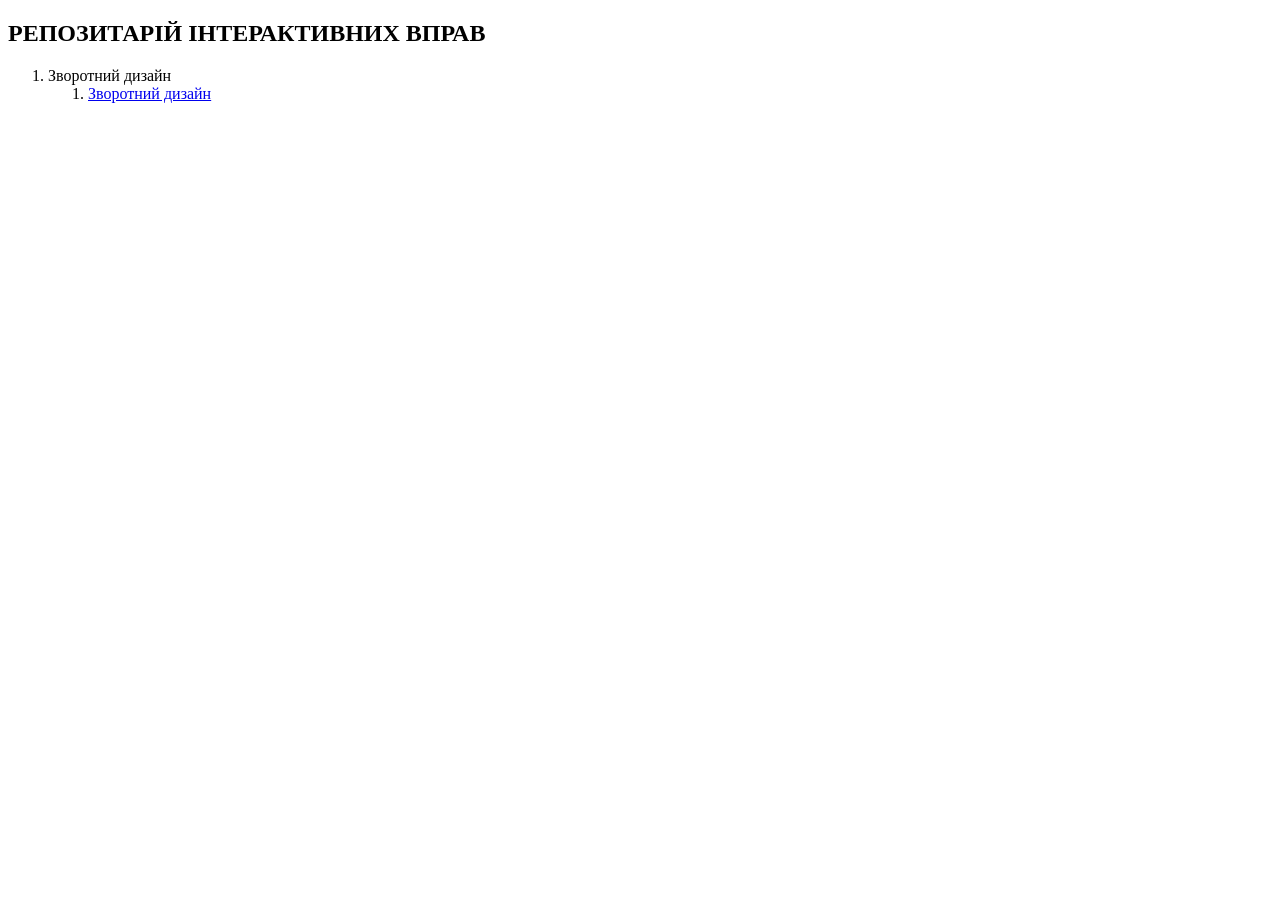
==== index.html @ 6cf63f4a "Update index.html" ====
<!DOCTYPE html>
<html>
  <head>
    <title>Репозитарій інтерактивних впра</title>
    <link rel="stylesheet" href="styles.css" />
  </head>
  <body>
      <h2 class="title">РЕПОЗИТАРІЙ ІНТЕРАКТИВНИХ ВПРАВ</h2>
      <ol>
        <li>Зворотний дизайн</li>
        <ol>
          <li><a href="https://jshvets.github.io/training/zvorotnyi-dyzain/zvorotnyi-dyzain-vprava.html">Зворотний дизайн</a></li>
        </ol>
      </ol>
  </body>
</html>
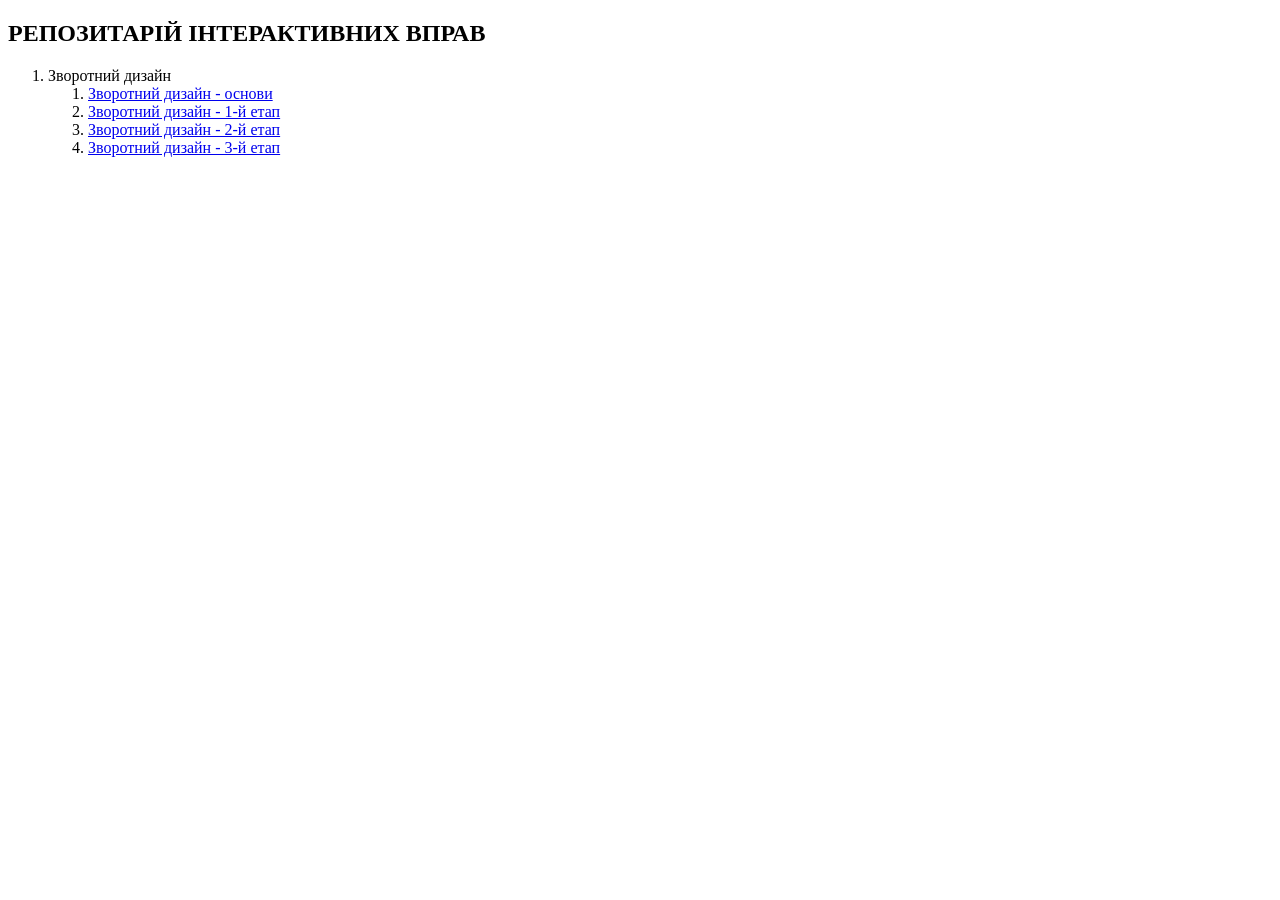
==== commit bb91de3a: "Update index.html" ====
--- a/index.html
+++ b/index.html
@@ -9,7 +9,10 @@
       <ol>
         <li>Зворотний дизайн</li>
         <ol>
-          <li><a href="https://jshvets.github.io/training/zvorotnyi-dyzain/zvorotnyi-dyzain-vprava.html">Зворотний дизайн</a></li>
+          <li><a href="https://jshvets.github.io/training/zvorotnyi-dyzain/zvorotnyi-dyzain-vprava.html">Зворотний дизайн - основи</a></li>
+          <li><a href="https://jshvets.github.io/training/zvorotnyi-dyzain/zvorotnyi-dyzain-etap1-informatyka.html">Зворотний дизайн - 1-й етап</a></li>
+          <li><a href="https://jshvets.github.io/training/zvorotnyi-dyzain/zvorotnyi-dyzain-etap2-informatyka.html">Зворотний дизайн - 2-й етап</a></li>
+          <li><a href="https://jshvets.github.io/training/zvorotnyi-dyzain/zvorotnyi-dyzain-etap3-informatyka.html">Зворотний дизайн - 3-й етап</a></li>
         </ol>
       </ol>
   </body>
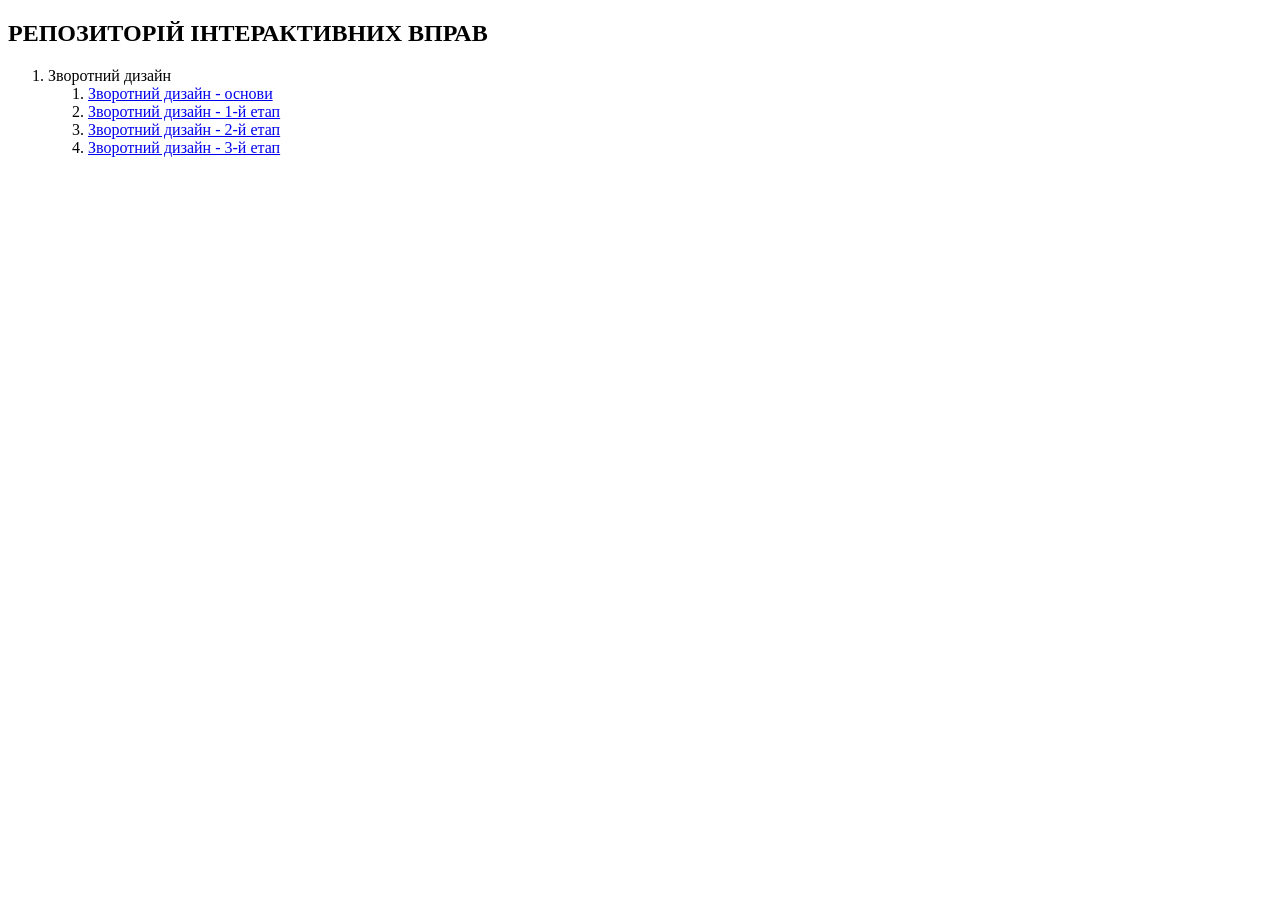
==== commit af216f65: "Update index.html" ====
--- a/index.html
+++ b/index.html
@@ -1,18 +1,22 @@
 <!DOCTYPE html>
 <html>
   <head>
-    <title>Репозитарій інтерактивних впра</title>
+    <title>Репозиторій інтерактивних впра</title>
     <link rel="stylesheet" href="styles.css" />
   </head>
   <body>
-      <h2 class="title">РЕПОЗИТАРІЙ ІНТЕРАКТИВНИХ ВПРАВ</h2>
+      <h2 class="title">РЕПОЗИТОРІЙ ІНТЕРАКТИВНИХ ВПРАВ</h2>
       <ol>
         <li>Зворотний дизайн</li>
         <ol>
-          <li><a href="https://jshvets.github.io/training/zvorotnyi-dyzain/zvorotnyi-dyzain-vprava.html">Зворотний дизайн - основи</a></li>
-          <li><a href="https://jshvets.github.io/training/zvorotnyi-dyzain/zvorotnyi-dyzain-etap1-informatyka.html">Зворотний дизайн - 1-й етап</a></li>
-          <li><a href="https://jshvets.github.io/training/zvorotnyi-dyzain/zvorotnyi-dyzain-etap2-informatyka.html">Зворотний дизайн - 2-й етап</a></li>
-          <li><a href="https://jshvets.github.io/training/zvorotnyi-dyzain/zvorotnyi-dyzain-etap3-informatyka.html">Зворотний дизайн - 3-й етап</a></li>
+          <li><a href="https://jshvets.github.io/training/zvorotnyi-dyzain/zvorotnyi-dyzain-vprava.html" target="_blank">
+            Зворотний дизайн - основи</a></li>
+          <li><a href="https://jshvets.github.io/training/zvorotnyi-dyzain/zvorotnyi-dyzain-etap1-informatyka.html" target="_blank">
+            Зворотний дизайн - 1-й етап</a></li>
+          <li><a href="https://jshvets.github.io/training/zvorotnyi-dyzain/zvorotnyi-dyzain-etap2-informatyka.html" target="_blank">
+            Зворотний дизайн - 2-й етап</a></li>
+          <li><a href="https://jshvets.github.io/training/zvorotnyi-dyzain/zvorotnyi-dyzain-etap3-informatyka.html" target="_blank">
+            Зворотний дизайн - 3-й етап</a></li>
         </ol>
       </ol>
   </body>
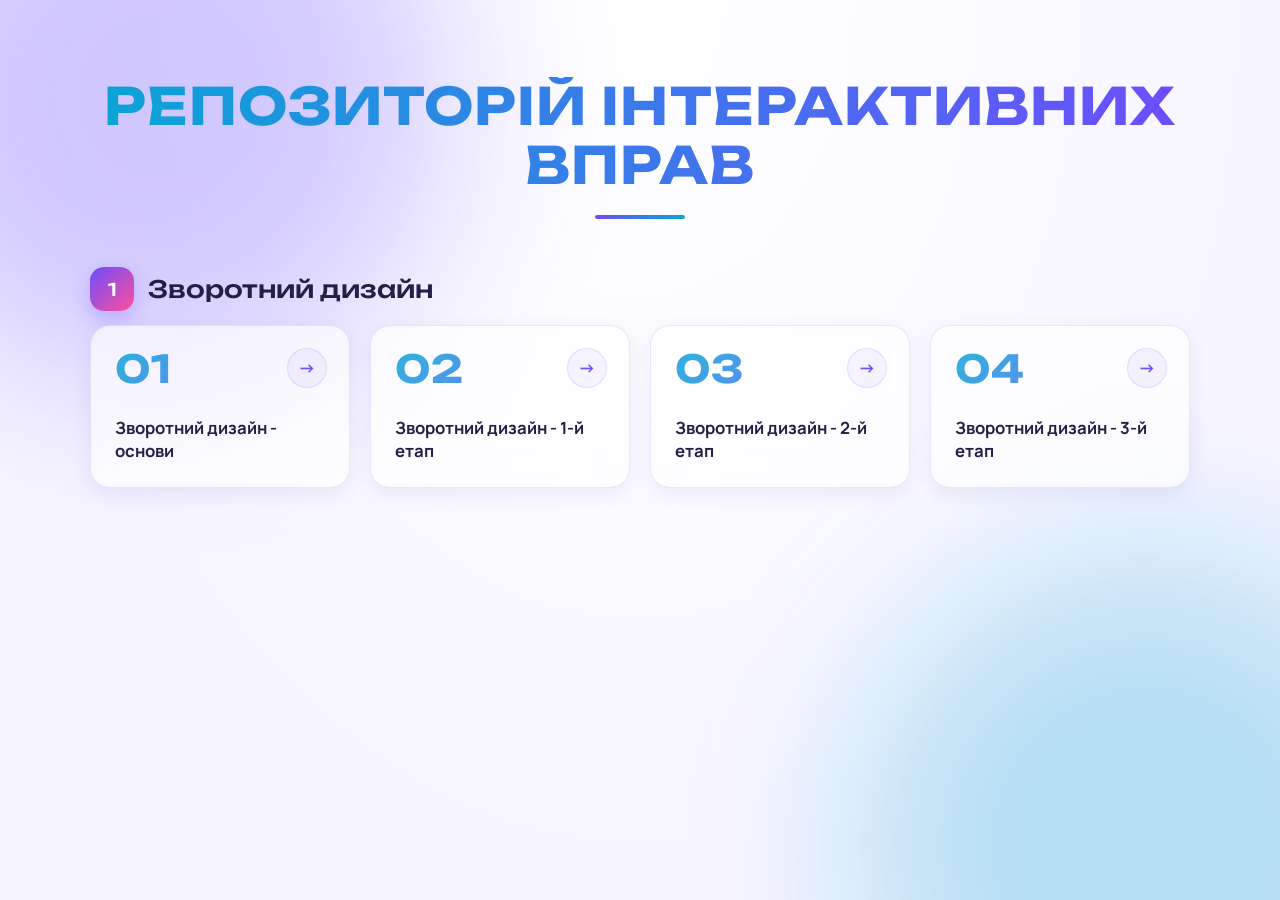
==== commit bdc56f5f: "Add files via upload" ====
--- a/index.html
+++ b/index.html
@@ -1,13 +1,15 @@
 <!DOCTYPE html>
-<html>
+<html lang="uk">
   <head>
-    <title>Репозиторій інтерактивних впра</title>
+    <meta charset="UTF-8" />
+    <meta name="viewport" content="width=device-width, initial-scale=1.0" />
+    <title>Репозиторій інтерактивних вправ</title>
     <link rel="stylesheet" href="styles.css" />
   </head>
   <body>
-      <h2 class="title">РЕПОЗИТОРІЙ ІНТЕРАКТИВНИХ ВПРАВ</h2>
-      <ol>
-        <li>Зворотний дизайн</li>
+    <h2 class="title">РЕПОЗИТОРІЙ ІНТЕРАКТИВНИХ ВПРАВ</h2>
+    <ol>
+      <li>Зворотний дизайн
         <ol>
           <li><a href="https://jshvets.github.io/training/zvorotnyi-dyzain/zvorotnyi-dyzain-vprava.html" target="_blank">
             Зворотний дизайн - основи</a></li>
@@ -18,6 +20,7 @@
           <li><a href="https://jshvets.github.io/training/zvorotnyi-dyzain/zvorotnyi-dyzain-etap3-informatyka.html" target="_blank">
             Зворотний дизайн - 3-й етап</a></li>
         </ol>
-      </ol>
+      </li>
+    </ol>
   </body>
 </html>
--- a/styles.css
+++ b/styles.css
@@ -0,0 +1,279 @@
+/* ============================================
+   Репозиторій інтерактивних вправ — стилі
+   ============================================ */
+
+@import url("https://fonts.googleapis.com/css2?family=Unbounded:wght@500;700&family=Manrope:wght@400;600;700&display=swap");
+
+:root {
+  --bg-1: #f7f5ff;
+  --bg-2: #ffffff;
+  --accent-1: #6d4dff;
+  --accent-2: #0aa5d6;
+  --accent-3: #ff4f9a;
+  --text: #241f45;
+  --muted: #6b6790;
+  --glass: rgba(255, 255, 255, 0.65);
+  --glass-border: rgba(109, 77, 255, 0.14);
+  --radius: 20px;
+}
+
+* {
+  box-sizing: border-box;
+}
+
+html {
+  scroll-behavior: smooth;
+}
+
+body {
+  margin: 0;
+  min-height: 100vh;
+  padding: clamp(32px, 6vw, 80px) clamp(16px, 5vw, 64px);
+  font-family: "Manrope", system-ui, sans-serif;
+  color: var(--text);
+  background: radial-gradient(ellipse at top, var(--bg-2), var(--bg-1) 70%);
+  background-attachment: fixed;
+  overflow-x: hidden;
+  position: relative;
+}
+
+/* Плаваючі кольорові плями на фоні */
+body::before,
+body::after {
+  content: "";
+  position: fixed;
+  z-index: -1;
+  width: 45vmax;
+  height: 45vmax;
+  border-radius: 50%;
+  filter: blur(90px);
+  opacity: 0.28;
+  animation: float 18s ease-in-out infinite alternate;
+  pointer-events: none;
+}
+
+body::before {
+  top: -15vmax;
+  left: -10vmax;
+  background: var(--accent-1);
+}
+
+body::after {
+  bottom: -18vmax;
+  right: -12vmax;
+  background: var(--accent-2);
+  animation-delay: -9s;
+}
+
+@keyframes float {
+  0%   { transform: translate(0, 0) scale(1); }
+  50%  { transform: translate(6vw, 4vh) scale(1.1); }
+  100% { transform: translate(-4vw, 8vh) scale(0.95); }
+}
+
+/* ---------- Заголовок ---------- */
+.title {
+  max-width: 1100px;
+  margin: 0 auto 48px;
+  font-family: "Unbounded", sans-serif;
+  font-weight: 700;
+  font-size: clamp(1.6rem, 4.5vw, 3.2rem);
+  line-height: 1.15;
+  letter-spacing: 0.02em;
+  text-align: center;
+  background: linear-gradient(90deg, var(--accent-2), var(--accent-1), var(--accent-3), var(--accent-2));
+  background-size: 300% 100%;
+  -webkit-background-clip: text;
+  background-clip: text;
+  color: transparent;
+  animation: shine 8s linear infinite, rise 0.8s ease-out both;
+}
+
+.title::after {
+  content: "";
+  display: block;
+  width: 90px;
+  height: 4px;
+  margin: 20px auto 0;
+  border-radius: 4px;
+  background: linear-gradient(90deg, var(--accent-1), var(--accent-2));
+}
+
+@keyframes shine {
+  to { background-position: 300% 0; }
+}
+
+/* ---------- Розділи (зовнішній список) ---------- */
+body > ol {
+  max-width: 1100px;
+  margin: 0 auto;
+  padding: 0;
+  list-style: none;
+  counter-reset: section;
+}
+
+body > ol > li {
+  counter-increment: section;
+  display: flex;
+  flex-wrap: wrap;
+  align-items: center;
+  gap: 14px;
+  margin: 0 0 22px;
+  font-family: "Unbounded", sans-serif;
+  font-weight: 500;
+  font-size: clamp(1.1rem, 2.4vw, 1.5rem);
+  animation: rise 0.8s 0.15s ease-out both;
+}
+
+body > ol > li::before {
+  content: counter(section);
+  display: grid;
+  place-items: center;
+  width: 44px;
+  height: 44px;
+  border-radius: 14px;
+  font-size: 1.1rem;
+  background: linear-gradient(135deg, var(--accent-1), var(--accent-3));
+  box-shadow: 0 8px 20px rgba(109, 77, 255, 0.3);
+  color: #fff;
+}
+
+/* ---------- Вправи (вкладений список) ---------- */
+ol ol {
+  display: grid;
+  grid-template-columns: repeat(auto-fill, minmax(240px, 1fr));
+  gap: 20px;
+  width: 100%;
+  margin: 0 0 56px;
+  padding: 0;
+  list-style: none;
+  counter-reset: step;
+}
+
+ol ol li {
+  counter-increment: step;
+  animation: rise 0.7s ease-out both;
+}
+
+ol ol li:nth-child(1) { animation-delay: 0.25s; }
+ol ol li:nth-child(2) { animation-delay: 0.35s; }
+ol ol li:nth-child(3) { animation-delay: 0.45s; }
+ol ol li:nth-child(4) { animation-delay: 0.55s; }
+ol ol li:nth-child(5) { animation-delay: 0.65s; }
+ol ol li:nth-child(6) { animation-delay: 0.75s; }
+
+/* Картка-посилання */
+ol ol a {
+  position: relative;
+  display: flex;
+  flex-direction: column;
+  justify-content: space-between;
+  gap: 28px;
+  height: 100%;
+  min-height: 160px;
+  padding: 24px;
+  border-radius: var(--radius);
+  font-family: "Manrope", sans-serif;
+  font-weight: 700;
+  font-size: 1.05rem;
+  line-height: 1.4;
+  color: var(--text);
+  text-decoration: none;
+  background: var(--glass);
+  border: 1px solid var(--glass-border);
+  box-shadow: 0 6px 20px rgba(60, 40, 140, 0.08);
+  backdrop-filter: blur(14px);
+  -webkit-backdrop-filter: blur(14px);
+  overflow: hidden;
+  isolation: isolate;
+  transition: transform 0.35s cubic-bezier(.2, .8, .2, 1),
+              box-shadow 0.35s ease,
+              border-color 0.35s ease;
+}
+
+/* Номер вправи */
+ol ol a::before {
+  content: counter(step, decimal-leading-zero);
+  font-family: "Unbounded", sans-serif;
+  font-size: 2.4rem;
+  font-weight: 700;
+  line-height: 1;
+  background: linear-gradient(135deg, var(--accent-2), var(--accent-1));
+  -webkit-background-clip: text;
+  background-clip: text;
+  color: transparent;
+  opacity: 0.85;
+  transition: opacity 0.35s ease;
+}
+
+/* Стрілка + градієнтна заливка при наведенні */
+ol ol a::after {
+  content: "→";
+  position: absolute;
+  top: 22px;
+  right: 22px;
+  display: grid;
+  place-items: center;
+  width: 38px;
+  height: 38px;
+  border-radius: 50%;
+  font-size: 1.1rem;
+  border: 1px solid var(--glass-border);
+  color: var(--accent-1);
+  background: rgba(109, 77, 255, 0.06);
+  transition: transform 0.35s ease, background 0.35s ease;
+}
+
+ol ol a:hover,
+ol ol a:focus-visible {
+  transform: translateY(-6px);
+  background: #ffffff;
+  border-color: rgba(109, 77, 255, 0.45);
+  box-shadow: 0 18px 40px rgba(60, 40, 140, 0.16),
+              0 0 0 1px rgba(109, 77, 255, 0.2);
+  outline: none;
+}
+
+ol ol a:hover::before,
+ol ol a:focus-visible::before {
+  opacity: 1;
+}
+
+ol ol a:hover::after,
+ol ol a:focus-visible::after {
+  transform: rotate(-45deg);
+  background: linear-gradient(135deg, var(--accent-1), var(--accent-2));
+  border-color: transparent;
+  color: #fff;
+}
+
+ol ol a:active {
+  transform: translateY(-2px) scale(0.99);
+}
+
+/* ---------- Анімація появи ---------- */
+@keyframes rise {
+  from { opacity: 0; transform: translateY(24px); }
+  to   { opacity: 1; transform: translateY(0); }
+}
+
+/* ---------- Адаптивність ---------- */
+@media (max-width: 520px) {
+  ol ol {
+    grid-template-columns: 1fr;
+  }
+
+  ol ol a {
+    min-height: 130px;
+  }
+}
+
+/* Для тих, хто вимкнув анімації в системі */
+@media (prefers-reduced-motion: reduce) {
+  *,
+  *::before,
+  *::after {
+    animation: none !important;
+    transition: none !important;
+  }
+}
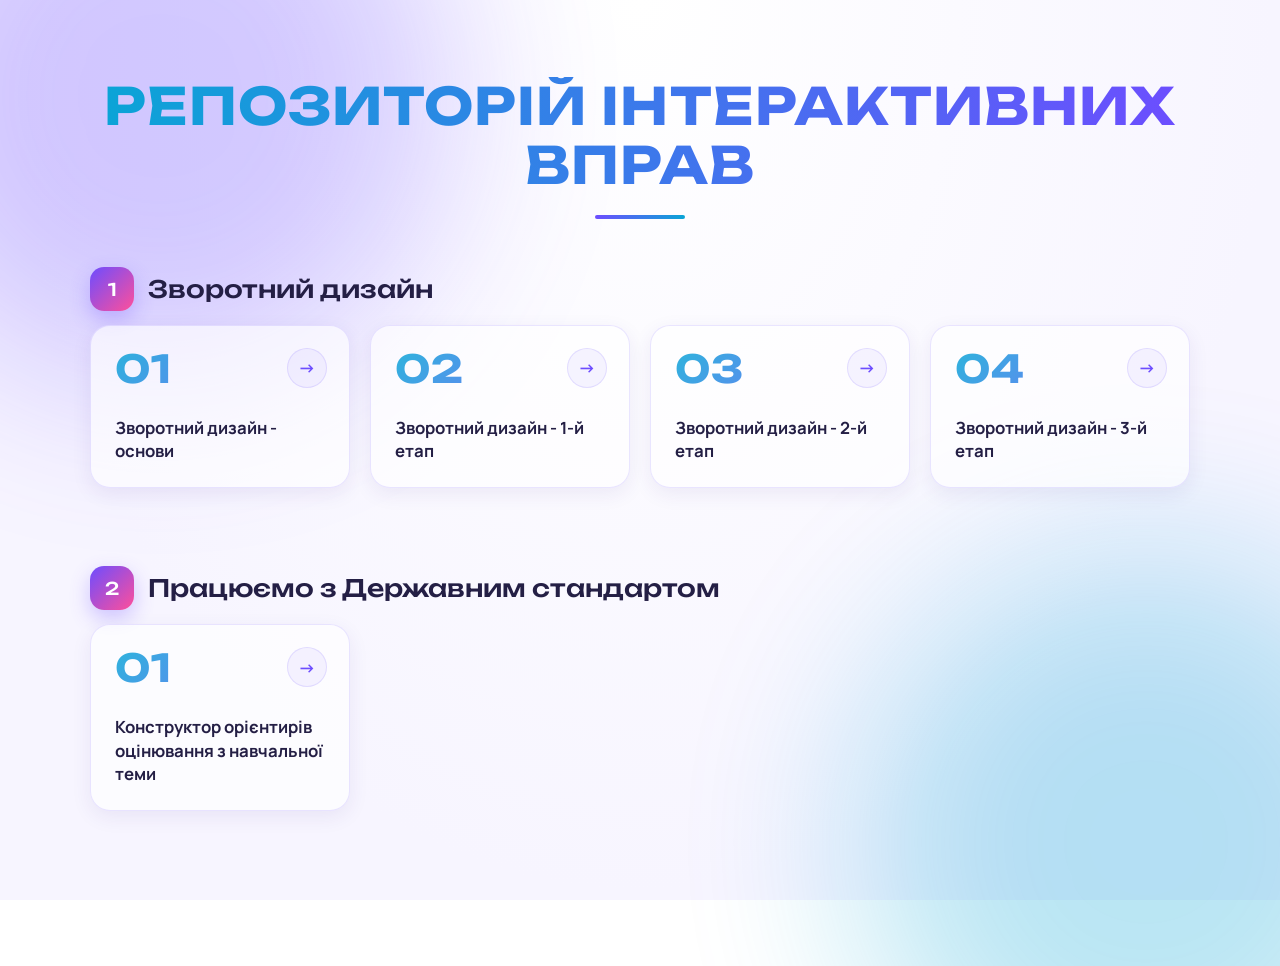
==== commit 5e612d39: "Update index.html" ====
--- a/index.html
+++ b/index.html
@@ -21,6 +21,12 @@
             Зворотний дизайн - 3-й етап</a></li>
         </ol>
       </li>
+      <li>Працюємо з Державним стандартом
+        <ol>
+          <li><a href="https://jshvets.github.io/training/rezultatu-navchannya/konstruktor-orienturiv-ociniuvannia.html" target="_blank">
+            Конструктор орієнтирів оцінювання з навчальної теми</a></li>
+        </ol>
+       </li>
     </ol>
   </body>
 </html>
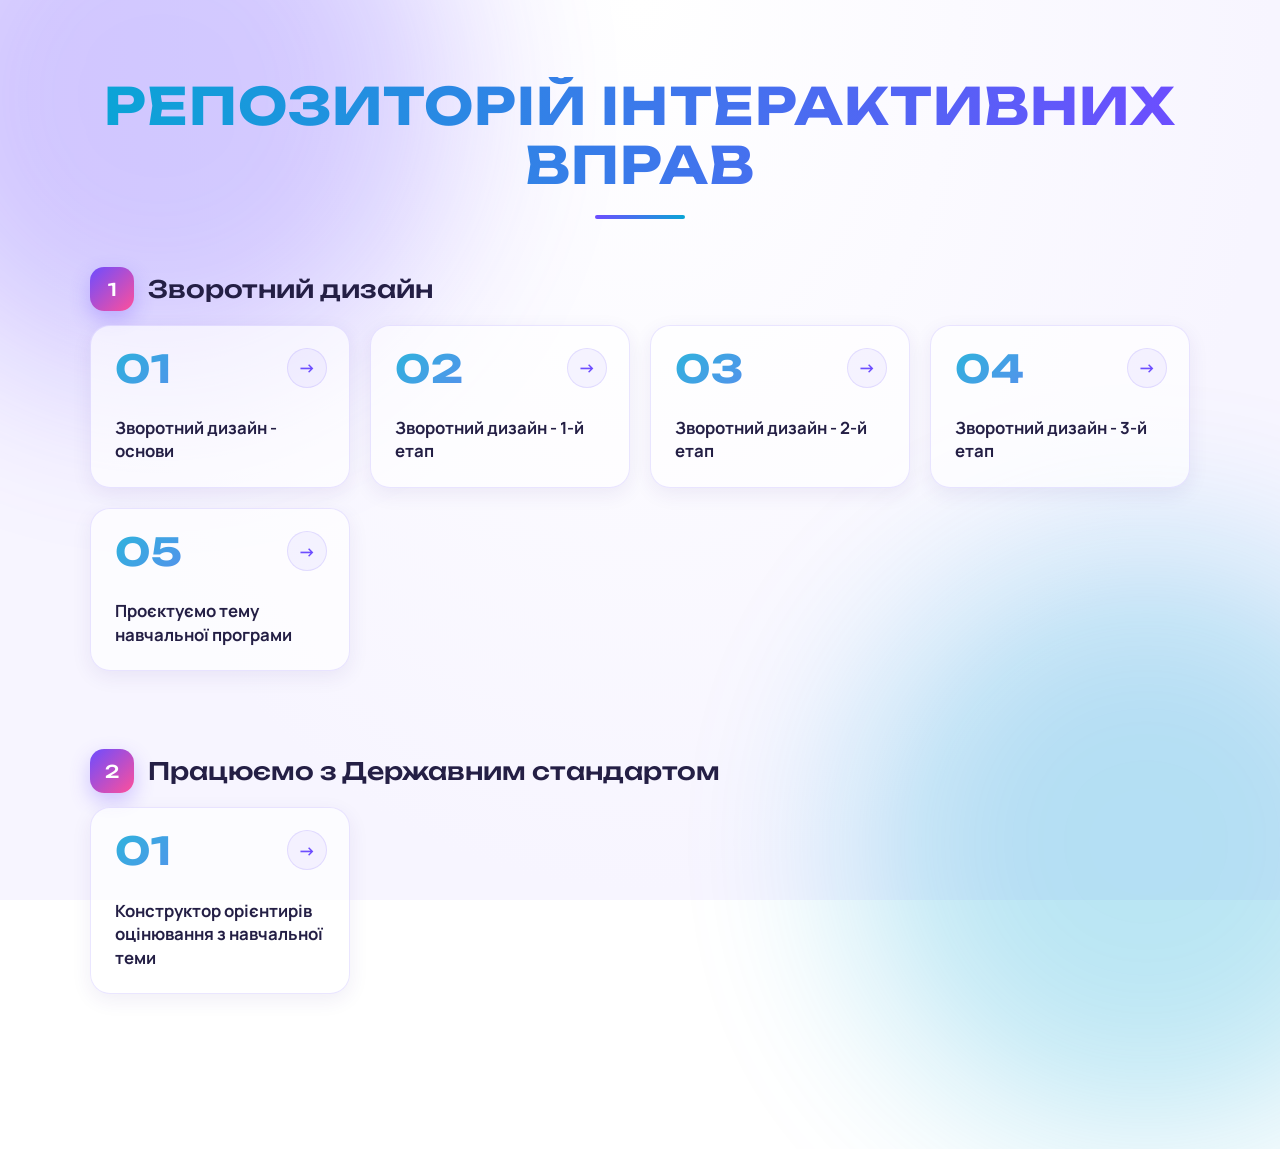
==== commit 50baa15b: "Update index.html" ====
--- a/index.html
+++ b/index.html
@@ -19,6 +19,8 @@
             Зворотний дизайн - 2-й етап</a></li>
           <li><a href="https://jshvets.github.io/training/zvorotnyi-dyzain/zvorotnyi-dyzain-etap3-informatyka.html" target="_blank">
             Зворотний дизайн - 3-й етап</a></li>
+          <li><a href="https://jshvets.github.io/training/zvorotnyi-dyzain/zvorotnyi-dyzain-informatyka-profil.html" target="_blank">
+            Проєктуємо тему навчальної програми</a></li>
         </ol>
       </li>
       <li>Працюємо з Державним стандартом
